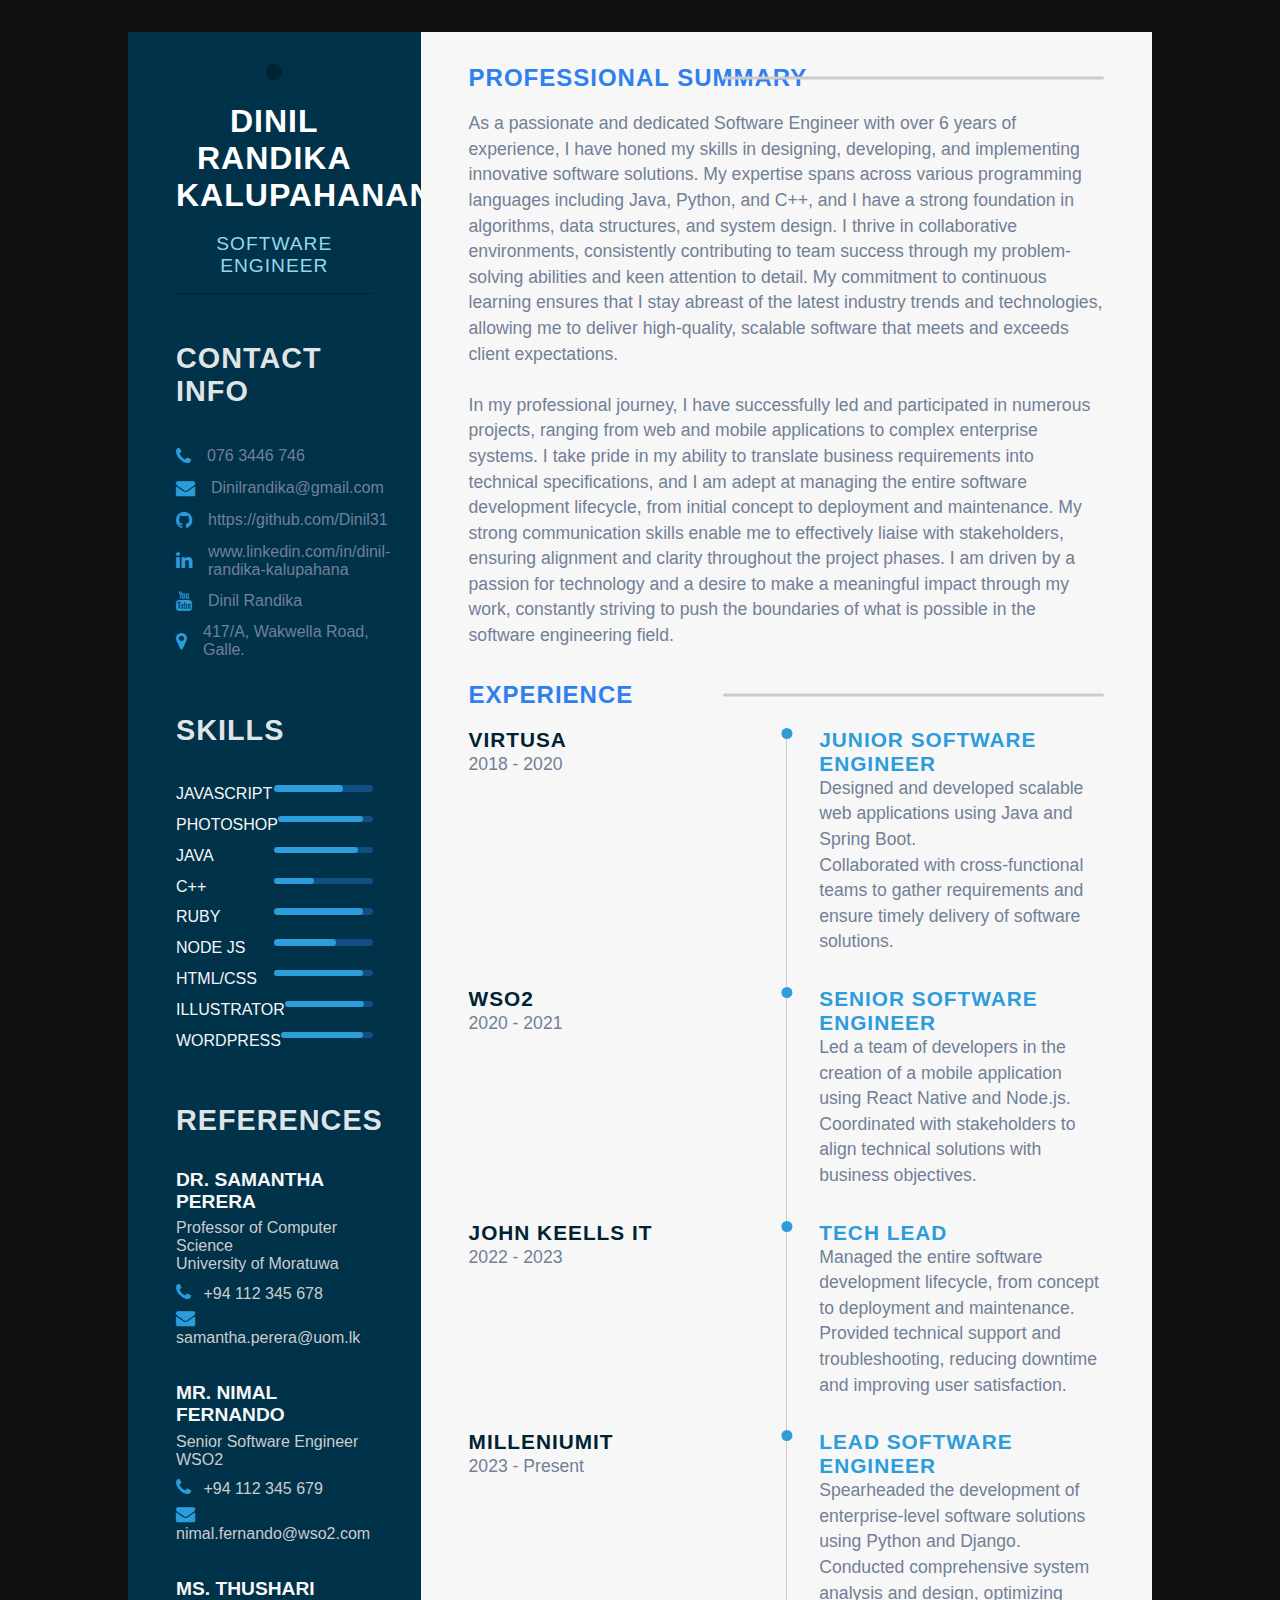
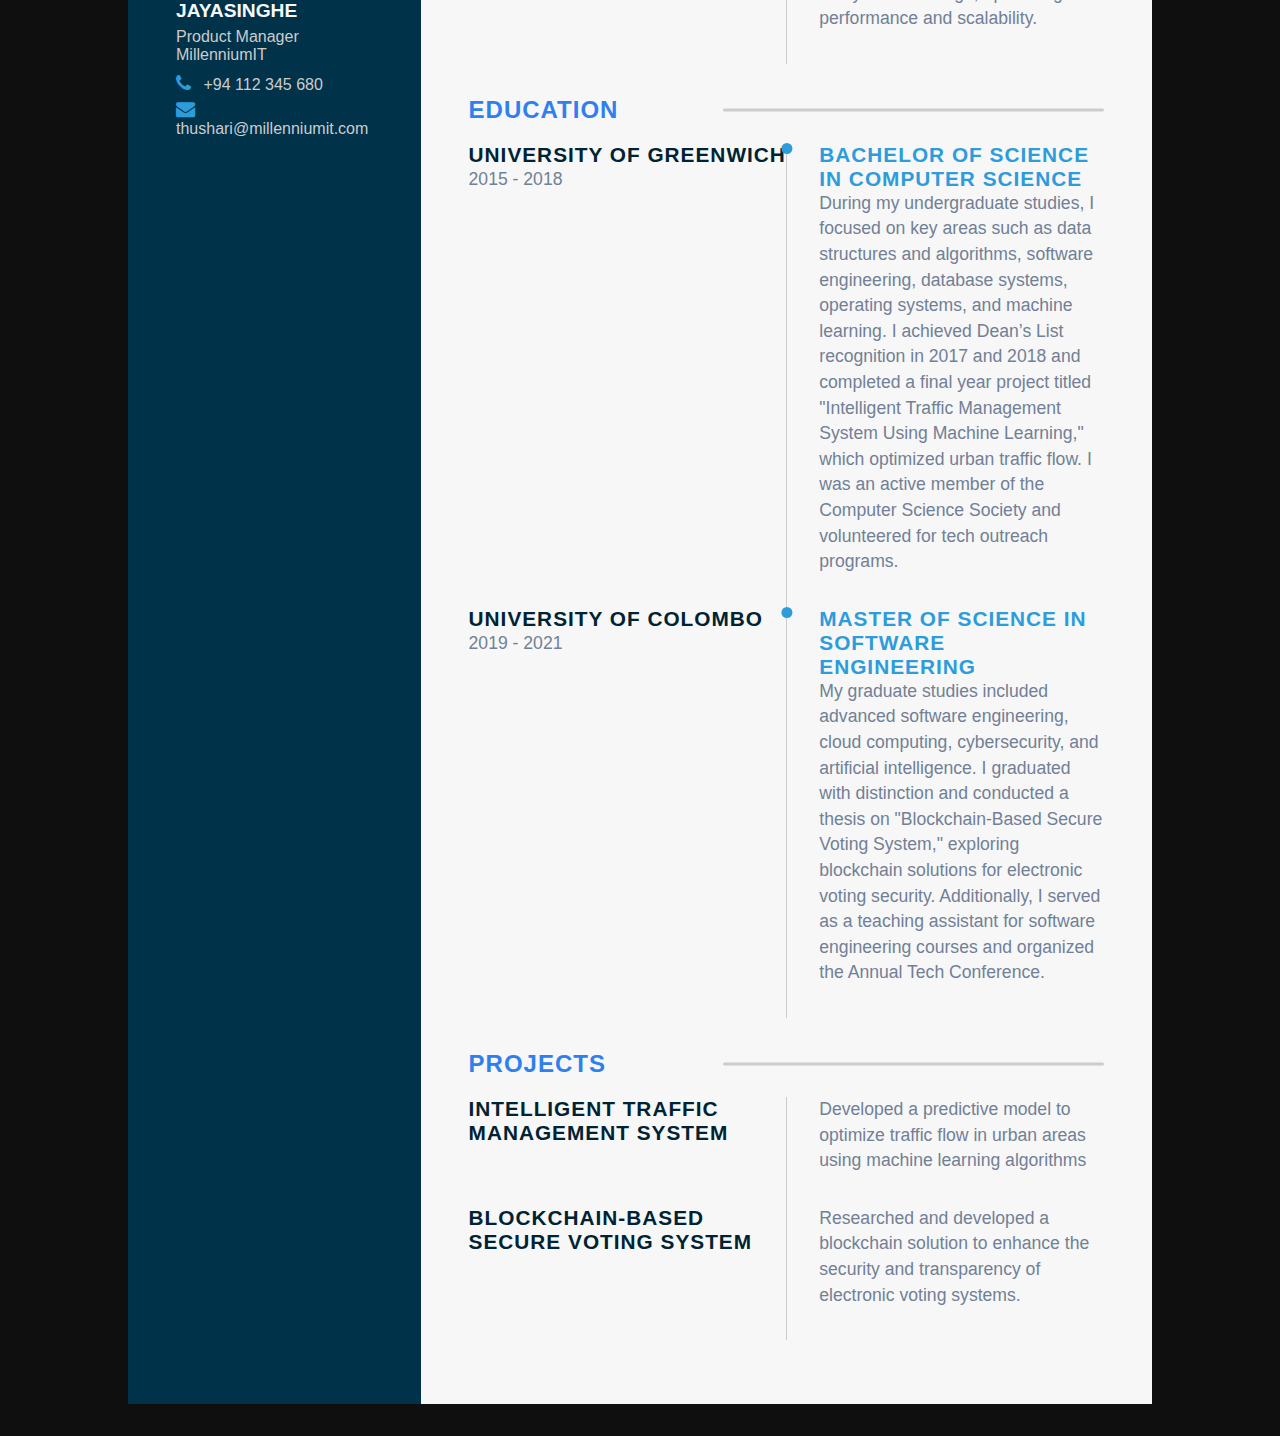
==== index.html @ bd54de38 "Update and rename cv.html to index.html" ====
<!DOCTYPE html>
<html lang="en">
<head>
    <meta charset="UTF-8">
    <meta http-equiv="X-UA-Compatible" content="IE=edge">
    <meta name="viewport" content="width=device-width, initial-scale=1.0">
    <title>Dinil.me</title>
    <link rel="icon" type="image/x-icon" href="C:\Users\User\Desktop\web\Digital cv\profile.jpeg">
    <link rel="preconnect" href="https://fonts.gstatic.com">
    <link rel="stylesheet" href="styles.css">
    <link href="https://fonts.googleapis.com/css2?family=Poppins:wght@100;300;400;600&display=swap" rel="stylesheet">
    <link rel="stylesheet" href="https://cdnjs.cloudflare.com/ajax/libs/font-awesome/4.7.0/css/font-awesome.min.css">
</head>
<body>
    <main class="main-content">
        <section class="left-section">
            <div class="left-content">
                <div class="profile">
                    <div class="image">
                        <img src="C:\Users\User\Desktop\web\Digital cv\profile.jpeg" alt="">
                    </div>
                    <h2 class="name">Dinil Randika Kalupahanana</h2>
                    <p class="career">Software Engineer</p>
                </div>
                <div class="contact-info">
                    <h3 class="main-title">Contact Info</h3>
                    <ul>
                        <li>
                            <i class="fa fa-phone"></i>
                            076 3446 746
                        </li>
                        <li>
                            <i class="fa fa-envelope"></i>
                            Dinilrandika@gmail.com
                        </li>
                        <li>
                            <i class="fa fa-github"></i>
                            https://github.com/Dinil31
                        </li>
                        <li>
                            <i class="fa fa-linkedin"></i>
                            www.linkedin.com/in/dinil-randika-kalupahana
                        </li>
                        <li>
                            <i class="fa fa-youtube"></i>
                            Dinil Randika
                        </li>
                        <li>
                            <i class="fa fa-map-marker"></i>
                            417/A, Wakwella Road, Galle.
                        </li>
                    </ul>
                </div>
                <div class="skills-section">
                    <h3 class="main-title">Skills</h3>
                    <ul>
                        <li>
                            <p class="skill-title">Javascript</p>
                            <div class="progress-bar">
                                <div class="progress js-progress"></div>
                            </div>
                        </li>
                        <li>
                            <p class="skill-title">Photoshop</p>
                            <div class="progress-bar">
                                <div class="progress ps-progress"></div>
                            </div>
                        </li>
                        <li>
                            <p class="skill-title">Java</p>
                            <div class="progress-bar">
                                <div class="progress j-progress"></div>
                            </div>
                        </li>
                        <li>
                            <p class="skill-title">C++</p>
                            <div class="progress-bar">
                                <div class="progress c-progress"></div>
                            </div>
                        </li>
                        <li>
                            <p class="skill-title">Ruby</p>
                            <div class="progress-bar">
                                <div class="progress ps-progress"></div>
                            </div>
                        </li>
                        <li>
                            <p class="skill-title">Node js</p>
                            <div class="progress-bar">
                                <div class="progress n-progress"></div>
                            </div>
                        </li>
                        <li>
                            <p class="skill-title">html/css</p>
                            <div class="progress-bar">
                                <div class="progress ps-progress"></div>
                            </div>
                        </li>
                        <li>
                            <p class="skill-title">illustrator</p>
                            <div class="progress-bar">
                                <div class="progress ps-progress"></div>
                            </div>
                        </li>
                        <li>
                            <p class="skill-title">Wordpress</p>
                            <div class="progress-bar">
                                <div class="progress ps-progress"></div>
                            </div>
                        </li>
                    </ul>
                </div>
                <div class="references-section">
                    <h3 class="main-title">References</h3>
                    <div class="referee">
                        <h6 class="sub-title">Dr. Samantha Perera</h6>
                        <p class="sub-para">Professor of Computer Science<br>
                          University of Moratuwa</p>
                        <ul>
                            <li>
                                <i class="fa fa-phone"></i>
                                +94 112 345 678
                            </li>
                            <li>
                                <i class="fa fa-envelope"></i>
                                samantha.perera@uom.lk

                            </li>
                        </ul>
                    </div>
                    <div class="referee">
                        <h6 class="sub-title">Mr. Nimal Fernando</h6>
                        <p class="sub-para">Senior Software Engineer<br>WSO2</p>
                        <ul>
                            <li>
                                <i class="fa fa-phone"></i>
                                +94 112 345 679
                            </li>
                            <li>
                                <i class="fa fa-envelope"></i>
                                nimal.fernando@wso2.com
                            </li>
                        </ul>
                    </div>
                    <div class="referee">
                        <h6 class="sub-title">Ms. Thushari Jayasinghe</h6>
                        <p class="sub-para">Product Manager<br> MillenniumIT</p>
                        <ul>
                            <li>
                                <i class="fa fa-phone"></i>
                                +94 112 345 680
                            </li>
                            <li>
                                <i class="fa fa-envelope"></i>
                                thushari@millenniumit.com
                            </li>
                        </ul>
                    </div>
                </div>
            </div>
        </section>
        <section class="right-section">
            <div class="right-main-content">
                <section class="about sect">
                    <h2 class="right-title">Professional Summary</h2>
                    <p class="para">
                      As a passionate and dedicated Software Engineer with over 6 years of experience, I have honed my skills in designing, developing, and implementing innovative software solutions. My expertise spans across various programming languages including Java, Python, and C++, and I have a strong foundation in algorithms, data structures, and system design. I thrive in collaborative environments, consistently contributing to team success through my problem-solving abilities and keen attention to detail. My commitment to continuous learning ensures that I stay abreast of the latest industry trends and technologies, allowing me to deliver high-quality, scalable software that meets and exceeds client expectations. <br>
                        <br>
                        In my professional journey, I have successfully led and participated in numerous projects, ranging from web and mobile applications to complex enterprise systems. I take pride in my ability to translate business requirements into technical specifications, and I am adept at managing the entire software development lifecycle, from initial concept to deployment and maintenance. My strong communication skills enable me to effectively liaise with stakeholders, ensuring alignment and clarity throughout the project phases. I am driven by a passion for technology and a desire to make a meaningful impact through my work, constantly striving to push the boundaries of what is possible in the software engineering field.
                    </p>
                </section>

                <section class="experince sect">
                    <h2 class="right-title">Experience</h2>
                    <div class="timeline">
                        <div class="left-tl-content">
                            <h5 class="tl-title">Virtusa</h5>
                            <p class="para">2018 - 2020</p>
                        </div>
                        <div class="right-tl-content">
                            <div class="tl-content">
                                <h5 class="tl-title-2">Junior Software Engineer</h5>
                                <p class="para"> 
                                  Designed and developed scalable web applications using Java and Spring Boot.<br>
                                  Collaborated with cross-functional teams to gather requirements and ensure timely delivery of software solutions.<br>
                                 

            
                                </p>
                            </div>
                        </div>
                    </div>
                    <div class="timeline">
                        <div class="left-tl-content">
                            <h5 class="tl-title">WSO2</h5>
                            <p class="para">2020 - 2021</p>
                        </div>
                        <div class="right-tl-content">
                            <div class="tl-content">
                                <h5 class="tl-title-2">Senior Software Engineer</h5>
                                <p class="para">
                                  Led a team of developers in the creation of a mobile application using React Native and Node.js.<br>
                            
                                  Coordinated with stakeholders to align technical solutions with business objectives.<br>
                                </p>
                            </div>
                        </div>
                    </div>
                    <div class="timeline">
                        <div class="left-tl-content">
                            <h5 class="tl-title">John Keells IT</h5>
                            <p class="para">2022 - 2023</p>
                        </div>
                        <div class="right-tl-content">
                            <div class="tl-content">
                                <h5 class="tl-title-2">Tech Lead</h5>
                                <p class="para">
                                  Managed the entire software development lifecycle, from concept to deployment and maintenance. <br>
                                  Provided technical support and troubleshooting, reducing downtime and improving user satisfaction.
                                </p>
                            </div>
                        </div>
                    </div>
                    <div class="timeline">
                        <div class="left-tl-content">
                            <h5 class="tl-title">MilleniumIT</h5>
                            <p class="para">2023 - Present</p>
                        </div>
                        <div class="right-tl-content">
                            <div class="tl-content">
                                <h5 class="tl-title-2">Lead Software Engineer</h5>
                                <p class="para">
                                  Spearheaded the development of enterprise-level software solutions using Python and Django.<br>
                                  Conducted comprehensive system analysis and design, optimizing performance and scalability.
                                  
                                </p>
                            </div>
                        </div>
                    </div>
                </section>
                <section class="education sect">
                    <h2 class="right-title">education</h2>
                    <div class="timeline">
                        <div class="left-tl-content">
                            <h5 class="tl-title">University of Greenwich</h5>
                            <p class="para">2015 - 2018</p>
                        </div>
                        <div class="right-tl-content">
                            <div class="tl-content">
                                <h5 class="tl-title-2">Bachelor of Science in Computer Science</h5>
                                <p class="para">
                                  During my undergraduate studies, I focused on key areas such as data structures and algorithms, software engineering, database systems, operating systems, and machine learning. I achieved Dean’s List recognition in 2017 and 2018 and completed a final year project titled "Intelligent Traffic Management System Using Machine Learning," which optimized urban traffic flow. I was an active member of the Computer Science Society and volunteered for tech outreach programs.
                                </p>
                            </div>
                        </div>
                    </div>
                    <div class="timeline">
                        <div class="left-tl-content">
                            <h5 class="tl-title">University of Colombo</h5>
                            <p class="para">2019 - 2021</p>
                        </div>
                        <div class="right-tl-content">
                            <div class="tl-content">
                                <h5 class="tl-title-2">Master of Science in Software Engineering</h5>
                                <p class="para">
                                  My graduate studies included advanced software engineering, cloud computing, cybersecurity, and artificial intelligence. I graduated with distinction and conducted a thesis on "Blockchain-Based Secure Voting System," exploring blockchain solutions for electronic voting security. Additionally, I served as a teaching assistant for software engineering courses and organized the Annual Tech Conference.
                                </p>
                            </div>
                        </div>
                    </div>
                    
                </section>
                <section class="awards sect">
                  <h2 class="right-title">Projects</h2>
                  <div class="timeline">
                      <div class="left-tl-content">
                          <h5 class="tl-title">Intelligent Traffic Management System</h5>
                         
                      </div>
                      <div class="right-tl-content">
                          <div class="tl-content">
                        
                              <p class="para">
                                Developed a predictive model to optimize traffic flow in urban areas using machine learning algorithms
                              </p>
                          </div>
                      </div>
                  </div>
                    <div class="timeline">
                        <div class="left-tl-content">
                          <h5 class="tl-title">Blockchain-Based Secure Voting System</h5>
                           
                        </div>
                        <div class="right-tl-content">
                            <div class="tl-content">
                                
                                <p class="para">
                                  Researched and developed a blockchain solution to enhance the security and transparency of electronic voting systems.
                                </p>
                            </div>
                        </div>
                    </div>
                </section>
            </div>
        </section>
    </main>
</body>
</html>
---- styles.css ----
*{
  padding: 0;
  margin: 0;
  box-sizing: border-box;
  list-style: none;
  font-family: 'Nunito', sans-serif;
}

body{
  background-color: #0f0f0f;
}

.main-content{
  min-height: 100vh;
  width: 80%;
  margin: 2rem auto;
  display: grid;
  grid-template-columns: repeat(7, 1fr);
}

.left-section{
  grid-column: span 2;
  height: 100%;
  background-color: #00324A;
}
.right-section{
  grid-column: span 5;
  background-color: #f7f7f7;
  height: 100%;
}


.left-content{
  padding: 2rem 3rem;
}
.profile{
  width: 100%;
  border-bottom: 1px solid #002333;
}

.image{
  width: 100%;
  text-align: center;
}
.profile img{
  width: 100%;
  border-radius: 50%;
  border: 8px solid #002333;
  
}

.name{
  font-size: 2rem;
  color: white;
  text-align: center;
  text-transform: uppercase;
  letter-spacing: 1px;
  padding: 1.2rem 0;
}

.career{
  font-size: 1.2rem;
  color: #94D9EA;
  text-align: center;
  text-transform: uppercase;
  letter-spacing: 1px;
  padding-bottom: 1rem;
}

.main-title{
  font-size: 1.8rem;
  text-transform: uppercase;
  letter-spacing: 1px;
  color: #f7f7f7ec;
  padding-top: 3rem;
}

.contact-info ul{
  padding-top: 2rem;
}

.contact-info ul li{
  padding: .4rem 0;
  display: flex;
  align-items: center;
  color: #718096;
}
.contact-info ul li i{
  padding-right: 1rem;
  font-size: 1.2rem;
  color: #2D9CDB;
}

.skills-section ul{
  padding-top: 2rem;
}
.skills-section ul li{
  display: grid;
  grid-template-columns: repeat(2, 1fr);
  padding: .4rem 0;
}

.progress-bar{
  width: 100%;
  height: .4rem;
  background-color: #2f81ed5b;
  position: relative;
  border-radius: 12px;
}
.progress{
  height: 100%;
  position: absolute;
  left: 0;
  background-color: #2D9CDB;
  border-radius: 12px;
}
.js-progress{
  width: 70%;
}
.ps-progress{
  width: 90%;
}
.j-progress{
  width: 85%;
}
.c-progress{
  width: 40%;
}
.n-progress{
  width: 63%;
}
.w-progress{
  width: 78%;
}


.skill-title{
  text-transform: uppercase;
  color: #f7f7f7;
  font-size: 1rem;
}

.sub-title{
  padding-top: 2rem;
  font-size: 1.2rem;
  text-transform: uppercase;
  color: #f7f7f7;
}

.sub-para{
  color: #ccc;
  padding: .4rem 0;
}

.references-section li{
  color: #ccc;
  padding: .2rem 0;
}
.references-section li i{
  padding-right: .5rem;
  font-size: 1.2rem;
  color: #2D9CDB;
}

.right-main-content{
  padding: 2rem 3rem;
}


.right-title{
  letter-spacing: 1px;
  text-transform: uppercase;
  color: #2F80ED;
  margin-bottom: 1.2rem;
  position: relative;
}

.right-title::after{
  content: "";
  position: absolute;
  width: 60%;
  height: .2rem;
  background-color: #ccc;
  border-radius: 12px;
  right: 0;
  top: 50%;
  transform: translateY(-50%);
}

.para{
  line-height: 1.6rem;
  color: #718096;
  font-size: 1.1rem;
}

.sect{
  padding-bottom: 2rem;
}

.timeline{
  display: grid;
  grid-template-columns: repeat(2, 1fr);
}

.tl-title{
  letter-spacing: 1px;
  font-size: 1.3rem;
  color: #002333;
  text-transform: uppercase;
}
.tl-title-2{
  letter-spacing: 1px;
  font-size: 1.3rem;
  color: #2D9CDB;
  text-transform: uppercase;
}

.tl-content{
  border-left: 1px solid #ccc;
  padding-left: 2rem;
  position: relative;
  padding-bottom: 2rem;
}

.tl-title-2::before{
  content: "";
  position: absolute;
  width: .7rem;
  height: .7rem;
  background-color: #2D9CDB;
  border-radius: 50%;
  transform: translateX(-50%);
  left: 0;
}

/*Media Querries*/
@media screen and (max-width:823px){
  .right-title::after{
      width: 40%;
  }
}
@media screen and (max-width:681px){
  .right-title::after{
      width: 30%;
  }
}
@media screen and (max-width:780px){
  .timeline{
      grid-template-columns: repeat(1, 1fr);
  }
}
@media screen and (max-width:780px){
  .left-section{
      grid-column: span 3;
  }
  .right-section{
      grid-column: span 4;
  }
}
@media screen and (max-width:1200px){
  .main-content{
      grid-template-columns: repeat(1, 1fr);
  }
  .profile img{
      width: 40%;
  }
}
@media screen and (max-width:700px){
  .profile img{
      width: 60%;
  }
}
@media screen and (max-width:390px){
  .name{
      font-size: 1.5rem;
  }
}
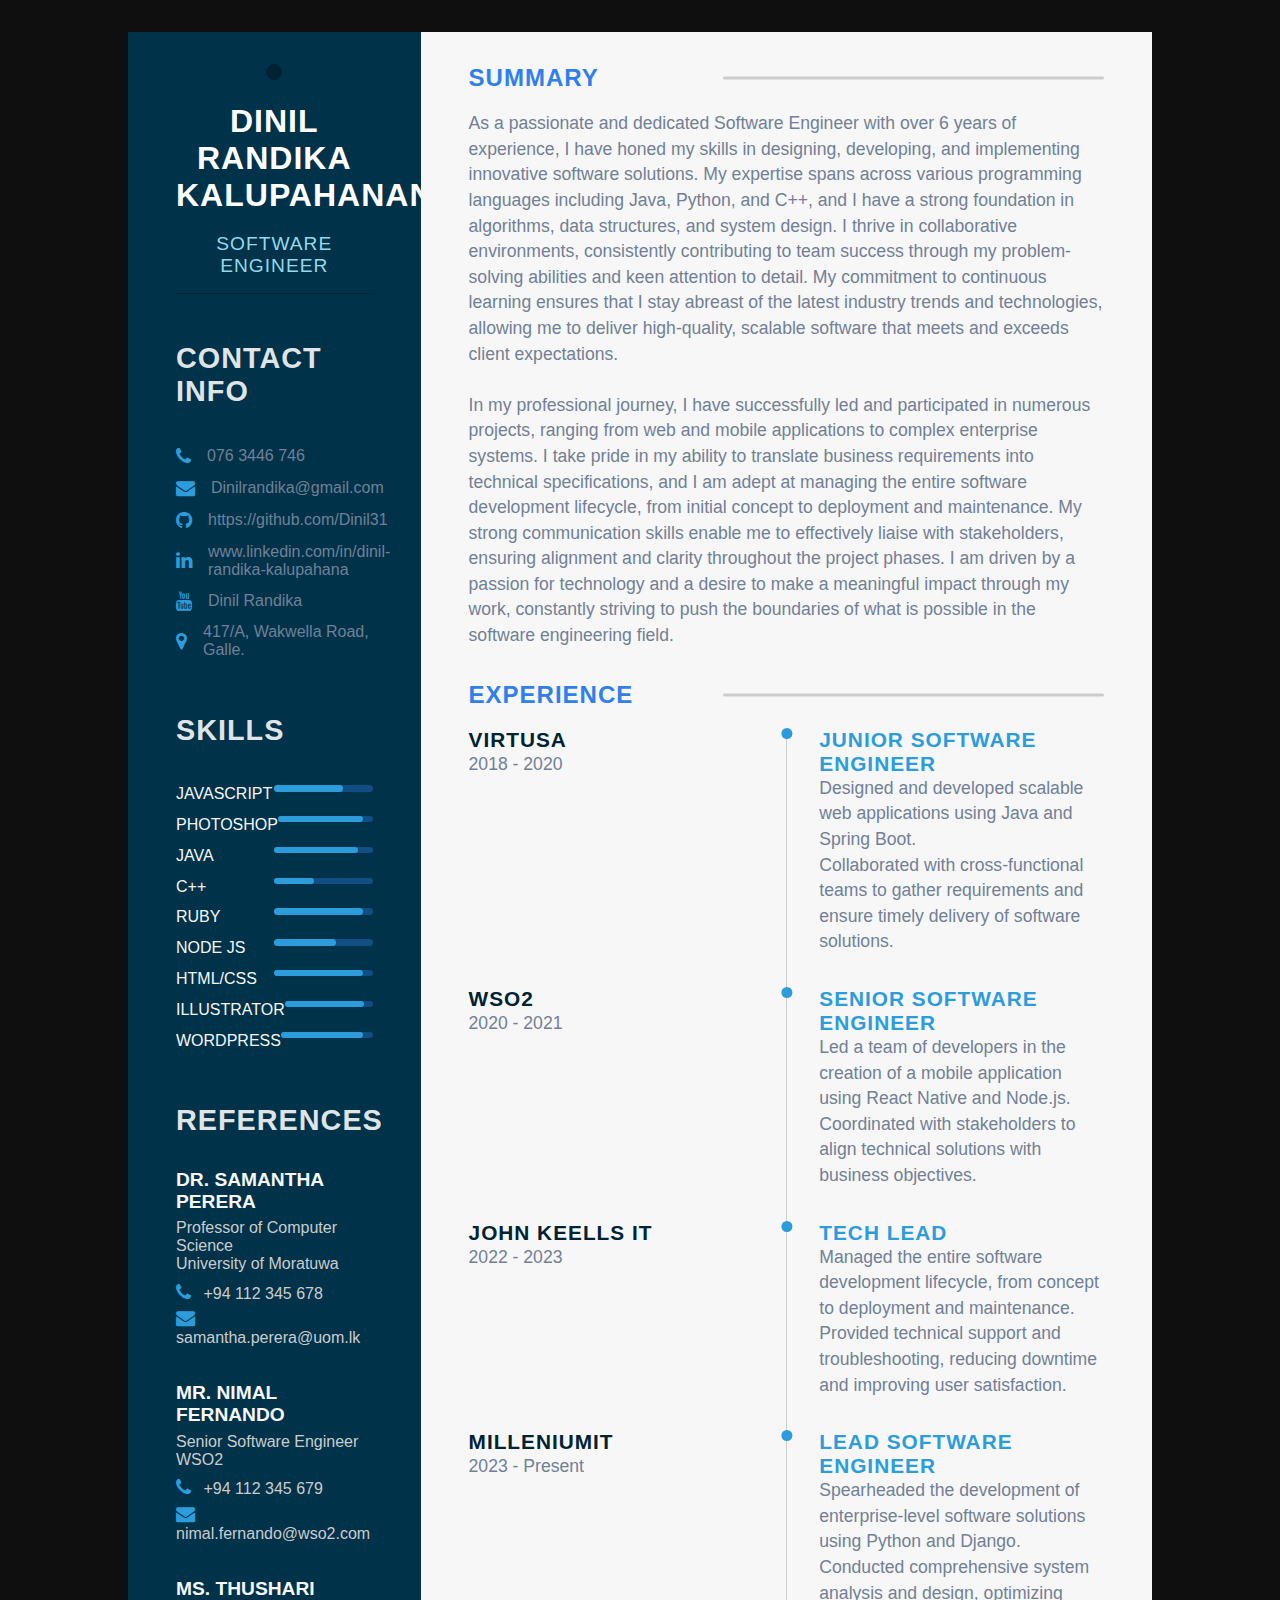
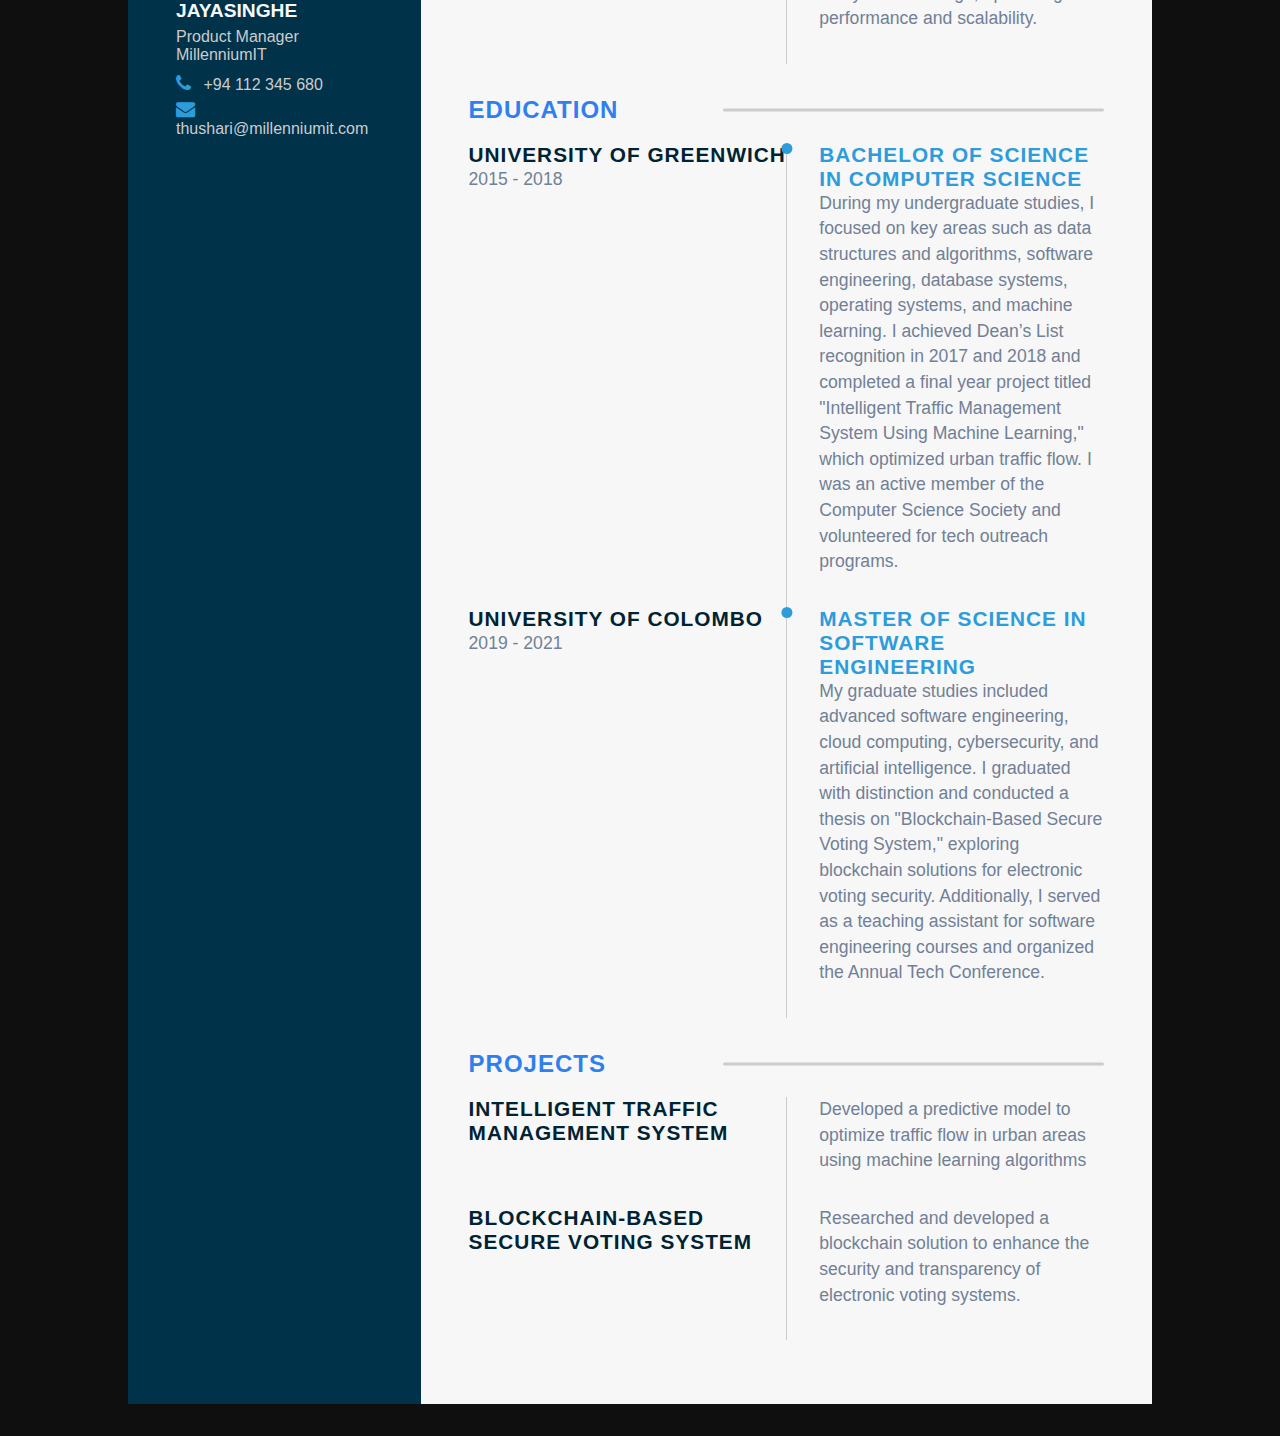
==== commit a3964bed: "Update index.html" ====
--- a/index.html
+++ b/index.html
@@ -5,7 +5,7 @@
     <meta http-equiv="X-UA-Compatible" content="IE=edge">
     <meta name="viewport" content="width=device-width, initial-scale=1.0">
     <title>Dinil.me</title>
-    <link rel="icon" type="image/x-icon" href="C:\Users\User\Desktop\web\Digital cv\profile.jpeg">
+    <link rel="icon" type="image/x-icon" href="https://github.com/Dinil31/Dinil.me/blob/main/profile.jpeg?raw=true">
     <link rel="preconnect" href="https://fonts.gstatic.com">
     <link rel="stylesheet" href="styles.css">
     <link href="https://fonts.googleapis.com/css2?family=Poppins:wght@100;300;400;600&display=swap" rel="stylesheet">
@@ -17,7 +17,7 @@
             <div class="left-content">
                 <div class="profile">
                     <div class="image">
-                        <img src="C:\Users\User\Desktop\web\Digital cv\profile.jpeg" alt="">
+                        <img src="https://github.com/Dinil31/Dinil.me/blob/main/profile.jpeg?raw=true" alt="">
                     </div>
                     <h2 class="name">Dinil Randika Kalupahanana</h2>
                     <p class="career">Software Engineer</p>
@@ -162,7 +162,7 @@
         <section class="right-section">
             <div class="right-main-content">
                 <section class="about sect">
-                    <h2 class="right-title">Professional Summary</h2>
+                    <h2 class="right-title">Summary</h2>
                     <p class="para">
                       As a passionate and dedicated Software Engineer with over 6 years of experience, I have honed my skills in designing, developing, and implementing innovative software solutions. My expertise spans across various programming languages including Java, Python, and C++, and I have a strong foundation in algorithms, data structures, and system design. I thrive in collaborative environments, consistently contributing to team success through my problem-solving abilities and keen attention to detail. My commitment to continuous learning ensures that I stay abreast of the latest industry trends and technologies, allowing me to deliver high-quality, scalable software that meets and exceeds client expectations. <br>
                         <br>
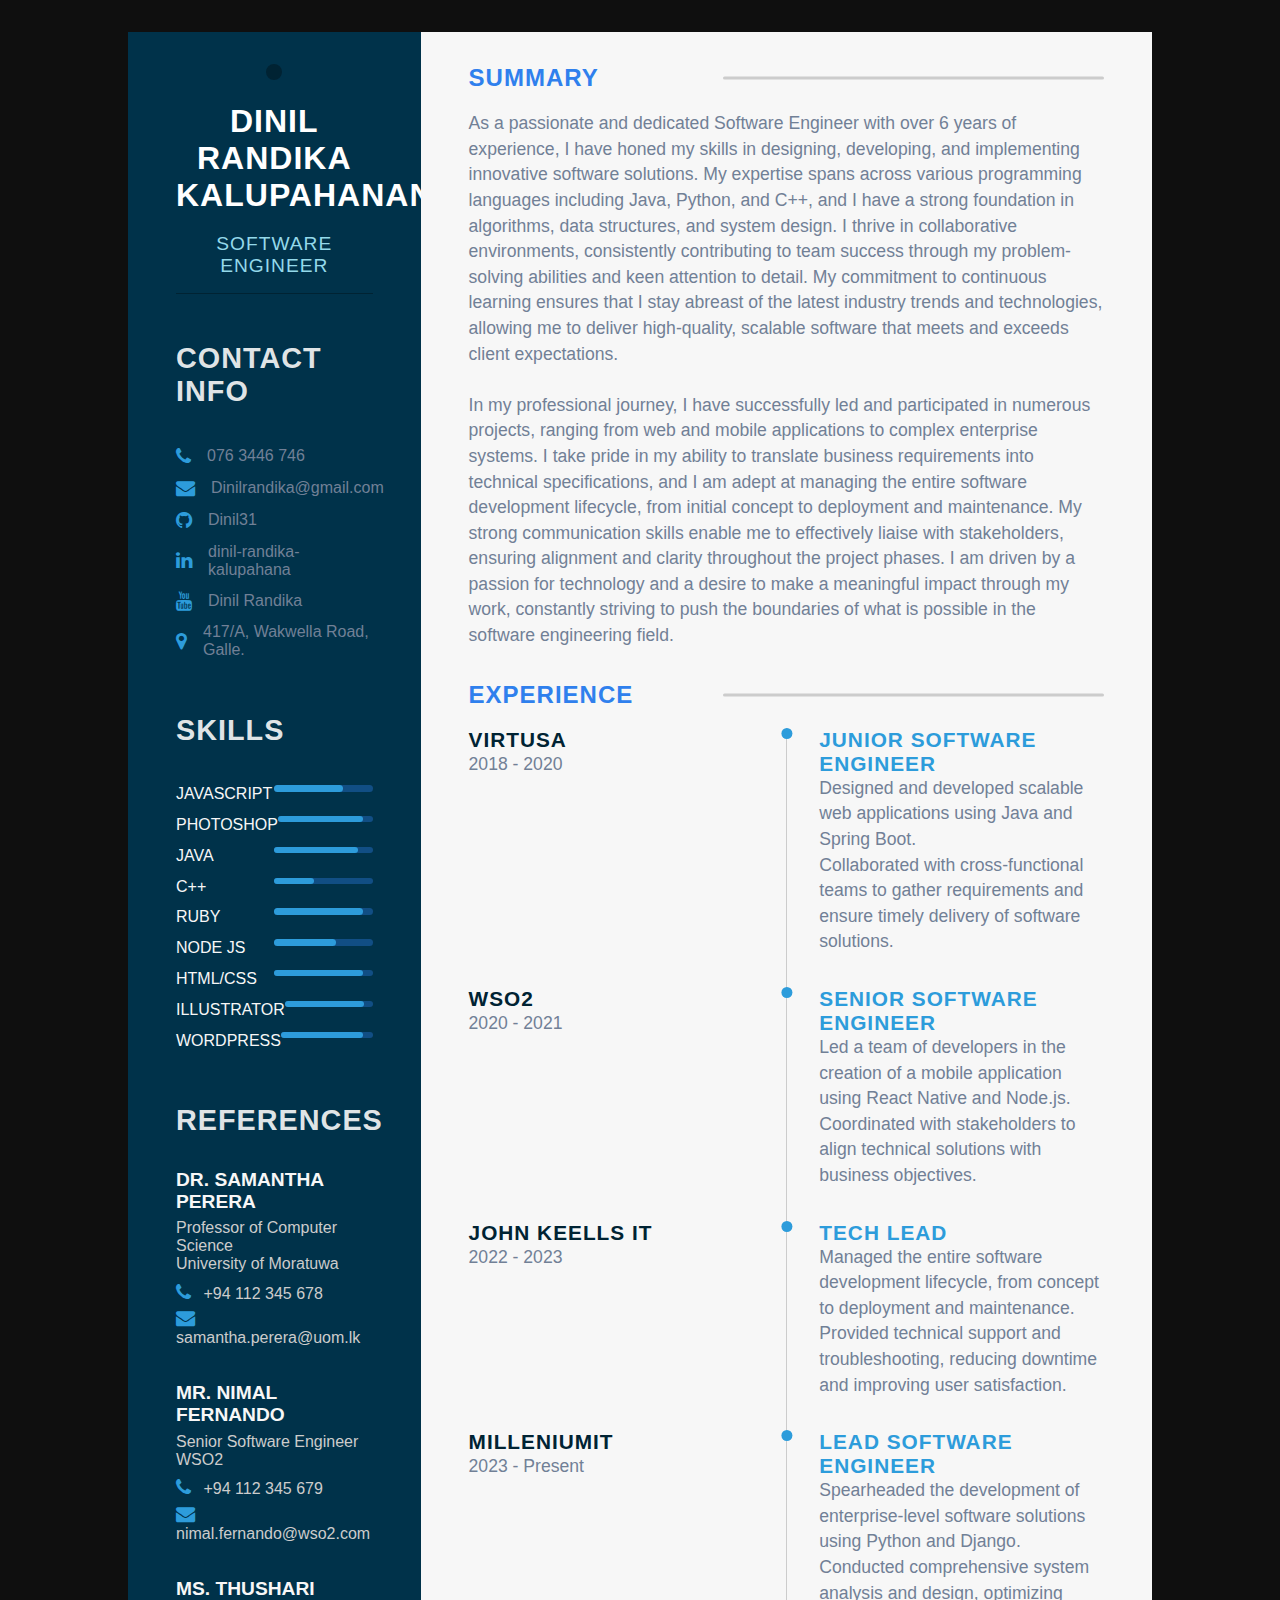
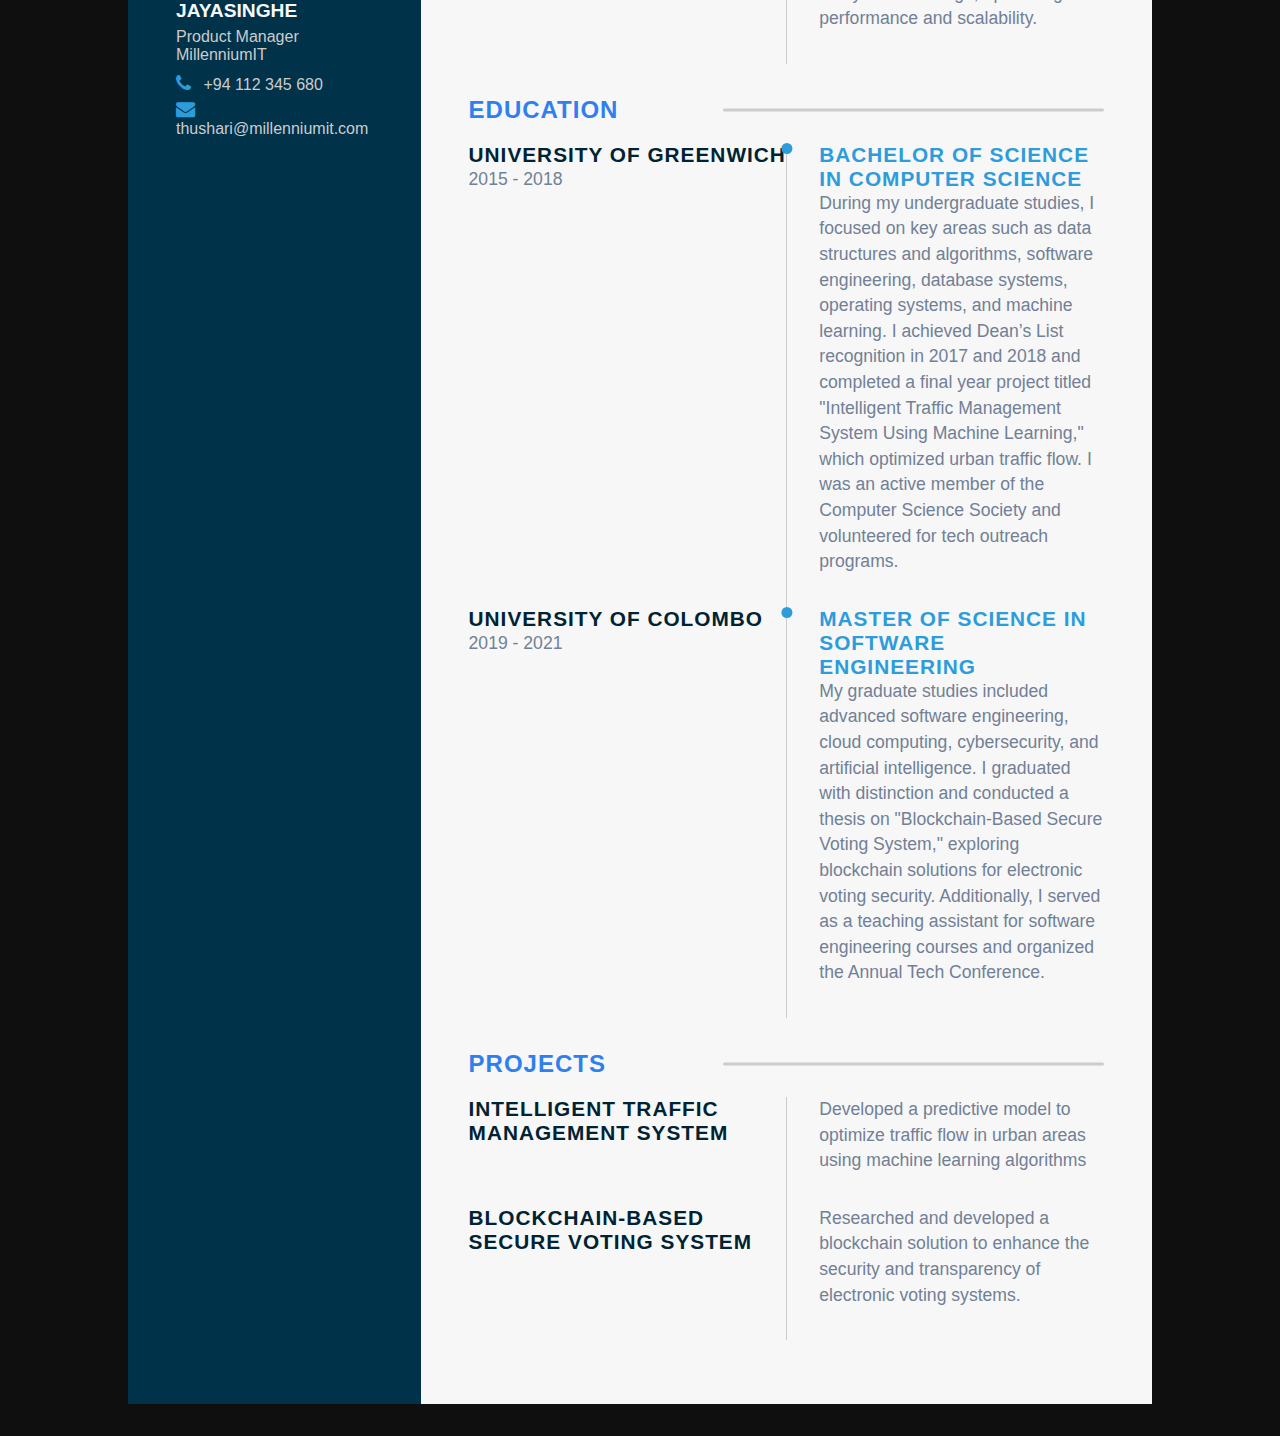
==== commit b9eb73e0: "Update index.html" ====
--- a/index.html
+++ b/index.html
@@ -35,19 +35,25 @@
                         </li>
                         <li>
                             <i class="fa fa-github"></i>
-                            https://github.com/Dinil31
-                        </li>
+                            <a href = "https://github.com/Dinil31">Dinil31</a>
+                        </li>
+                        <style>
+                            a {
+                              color:  #718096;
+                              background-color: transparent;
+                              text-decoration: none;
+                            }</style>
                         <li>
                             <i class="fa fa-linkedin"></i>
-                            www.linkedin.com/in/dinil-randika-kalupahana
+                           <a href="www.linkedin.com/in/dinil-randika-kalupahana">dinil-randika-kalupahana</a>
                         </li>
                         <li>
                             <i class="fa fa-youtube"></i>
-                            Dinil Randika
+                            <a href="https://youtube.com/@dinilrandika7725?si=Jp4hNiTndxHyEnLZ">Dinil Randika</a>
                         </li>
                         <li>
                             <i class="fa fa-map-marker"></i>
-                            417/A, Wakwella Road, Galle.
+                            <a href="https://maps.app.goo.gl/8exnqvdfeGwHUWBw9">417/A, Wakwella Road, Galle.</a>
                         </li>
                     </ul>
                 </div>
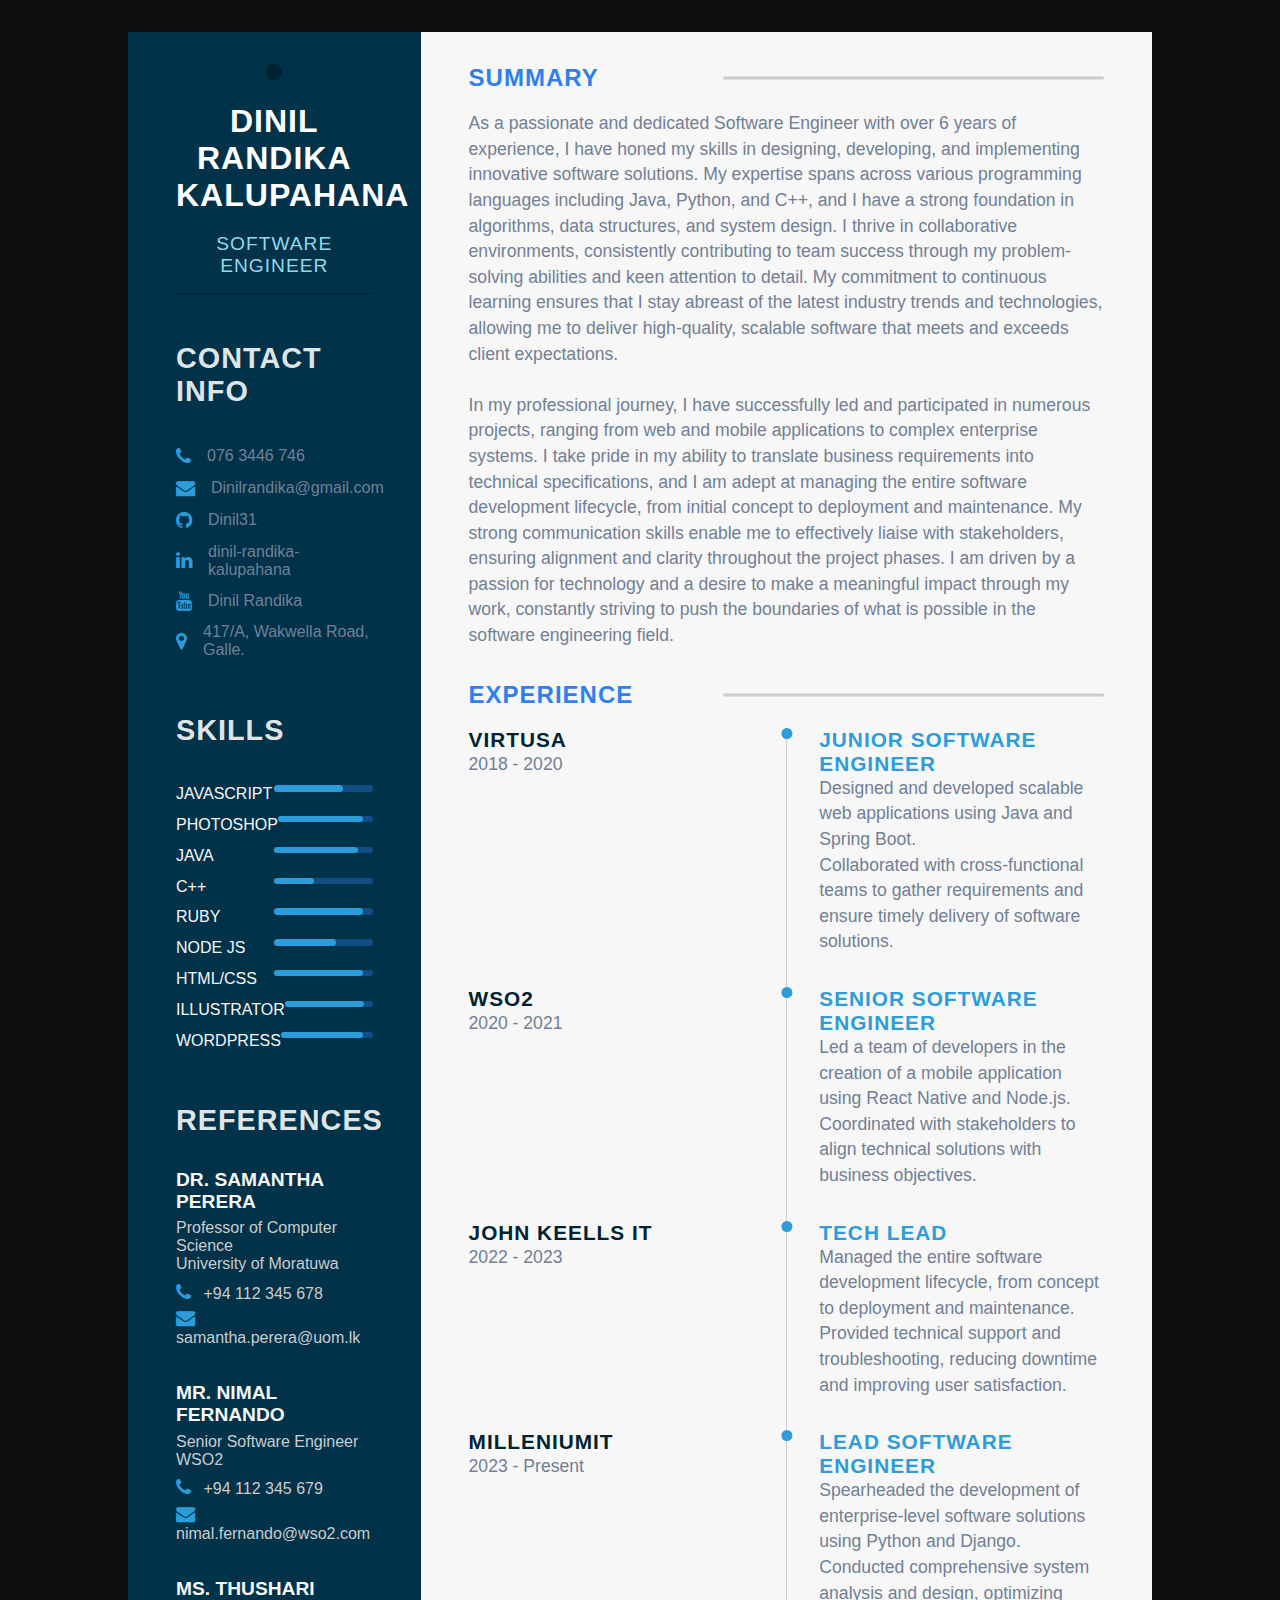
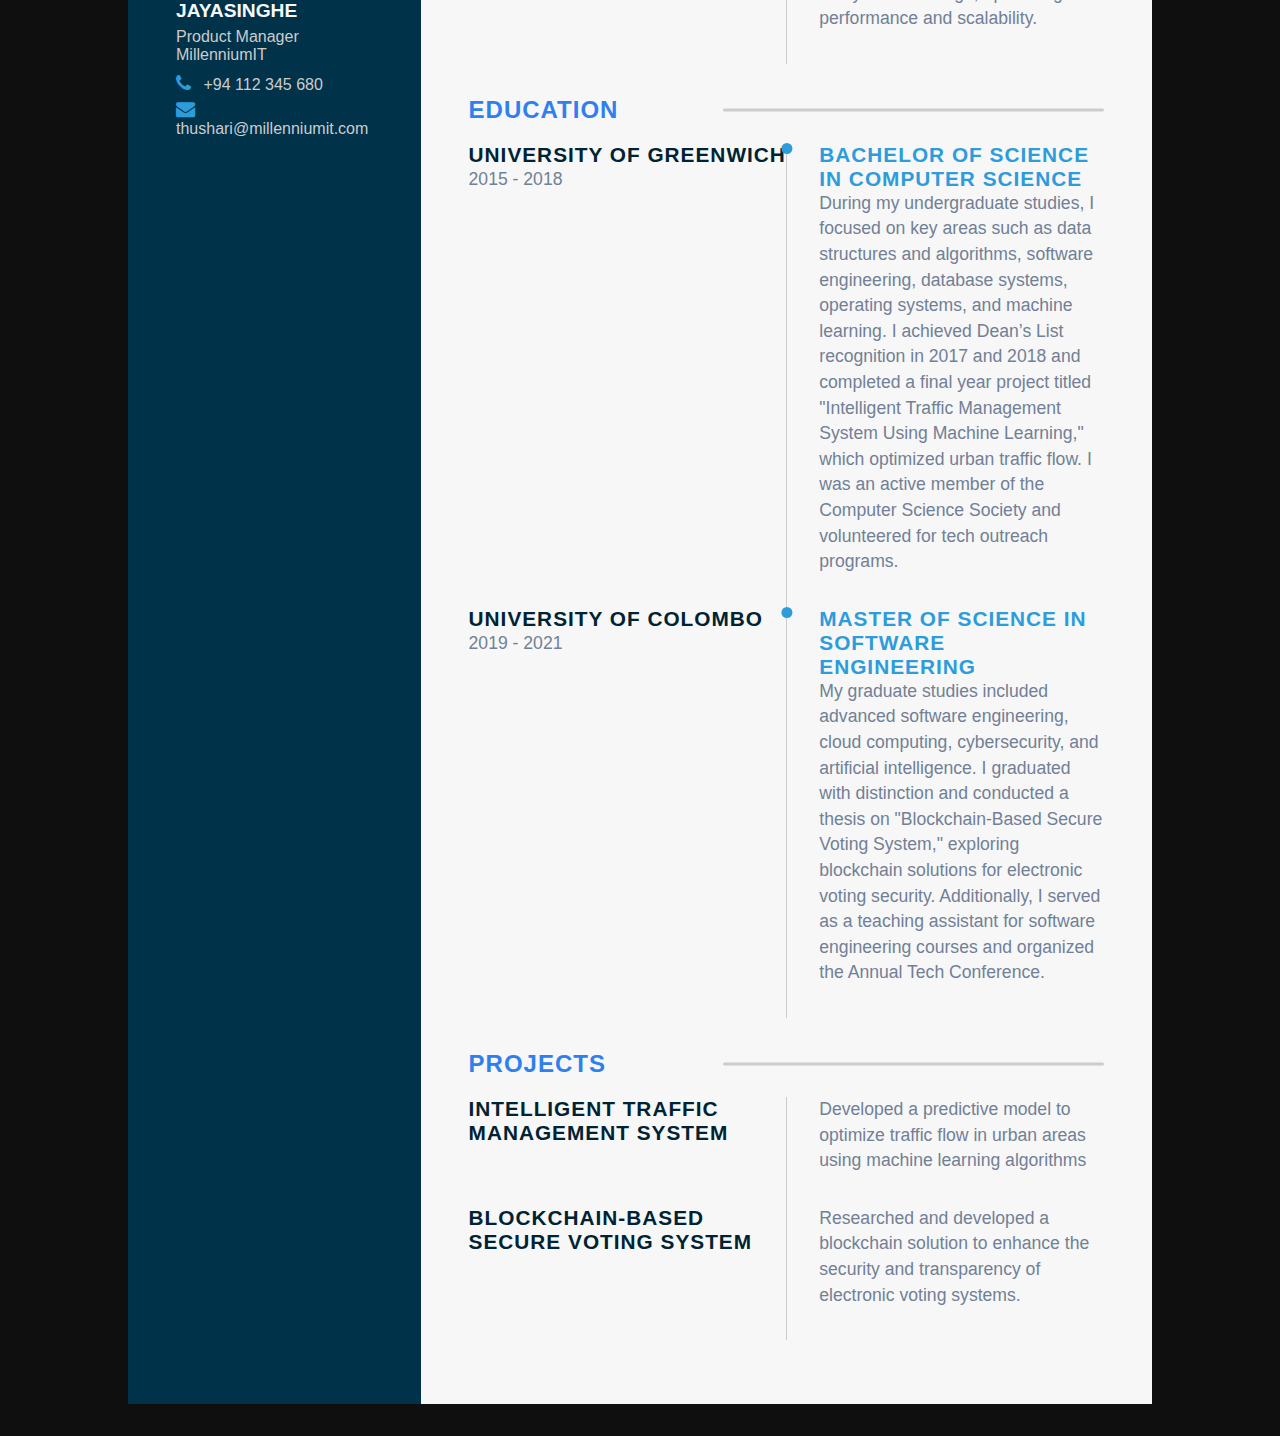
==== commit 517b2782: "Update index.html" ====
--- a/index.html
+++ b/index.html
@@ -19,7 +19,7 @@
                     <div class="image">
                         <img src="https://github.com/Dinil31/Dinil.me/blob/main/profile.jpeg?raw=true" alt="">
                     </div>
-                    <h2 class="name">Dinil Randika Kalupahanana</h2>
+                    <h2 class="name">Dinil Randika Kalupahana</h2>
                     <p class="career">Software Engineer</p>
                 </div>
                 <div class="contact-info">
